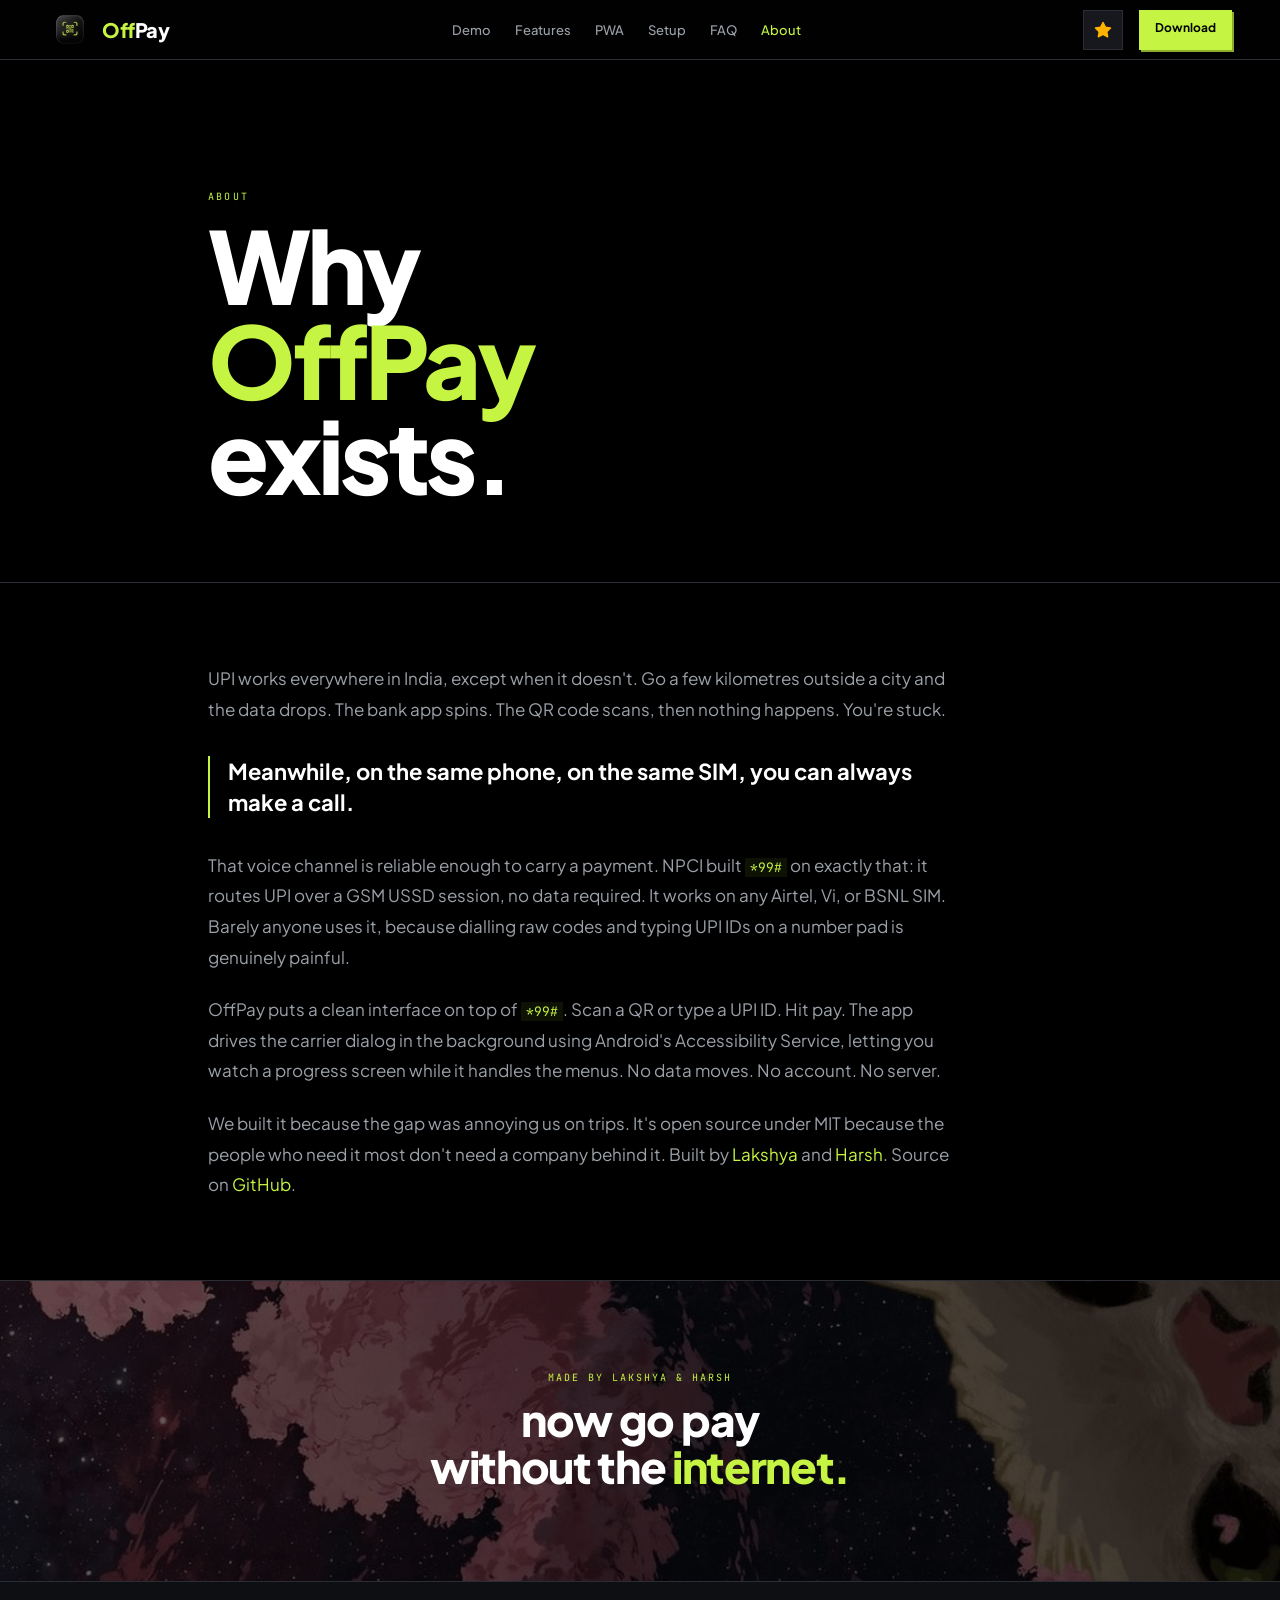
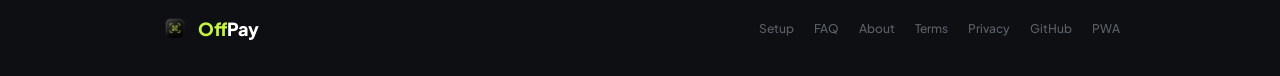
==== website/about.html @ 17ad7a62 "Initial commit: baseline snapshot before AHD rebrand and dev environment setup" ====
<!doctype html>
<html lang="en">
<head>
  <meta charset="utf-8" />
  <meta name="viewport" content="width=device-width, initial-scale=1, viewport-fit=cover" />
  <title>About | OffPay</title>
  <meta name="description" content="Why OffPay exists." />
  <meta name="theme-color" content="#000000" />
  <link rel="icon" type="image/png" href="assets/logos/icon.png" />

  <link rel="preconnect" href="https://fonts.googleapis.com" />
  <link rel="preconnect" href="https://fonts.gstatic.com" crossorigin />
  <link href="https://fonts.googleapis.com/css2?family=Plus+Jakarta+Sans:ital,wght@0,400;0,500;0,600;0,700;0,800;1,400&family=JetBrains+Mono:wght@400;500&display=swap" rel="stylesheet" />
  <style>
    :root {
      --black: #000000; --surface: #0E0F12; --surface-hi: #16181D;
      --border: #2A2D34; --border-s: #3A3E47;
      --text-1: #FFFFFF; --text-2: #9BA1A8; --text-3: #5A6068;
      --lime: #C5F542; --lime-dim: #8AAB2C;
      --mono: 'JetBrains Mono', monospace;
      --sans: 'Plus Jakarta Sans', system-ui, sans-serif;
      --max: 960px; --pad: clamp(16px, 4.5vw, 48px);
    }
    *, *::before, *::after { box-sizing: border-box; margin: 0; padding: 0; }
    html { overflow-x: hidden; width: 100%; scroll-behavior: smooth; }
    body { background: var(--black); color: var(--text-1); font-family: var(--sans); -webkit-font-smoothing: antialiased; overflow-x: hidden; width: 100%; position: relative; }
    img { display: block; max-width: 100%; }
    a { color: inherit; text-decoration: none; }
    ::selection { background: var(--lime); color: var(--black); }

    .w { max-width: var(--max); margin: 0 auto; padding: 0 var(--pad); }
    .divider { border: none; border-top: 1px solid var(--border); }
    .label { font-family: var(--mono); font-size: 10px; letter-spacing: 0.22em; color: var(--lime); text-transform: uppercase; display: block; margin-bottom: 14px; }
    .lime { color: var(--lime); }

    nav {
      position: sticky; top: 0; left: 0; right: 0; z-index: 200;
      display: flex; align-items: center; justify-content: space-between;
      padding: 0 var(--pad); height: 60px;
      height: calc(60px + env(safe-area-inset-top, 0px));
      padding-top: env(safe-area-inset-top, 0px);
      background: rgba(0,0,0,0.88); backdrop-filter: blur(20px); -webkit-backdrop-filter: blur(20px);
      border-bottom: 1px solid var(--border);
    }
    .nav-brand { display: flex; align-items: center; gap: 10px; font-size: 20px; font-weight: 800; letter-spacing: -0.02em; }
    .nav-brand img { width: 44px; height: 44px; }
    .nav-links { display: flex; gap: 24px; margin: 0 auto; font-size: 13px; font-weight: 500; color: var(--text-2); }
    .nav-links a:hover { color: var(--text-1); } .nav-links a.active { color: var(--lime); }
    .nav-dl { font-size: 12px; font-weight: 700; background: var(--lime); color: var(--black); padding: 10px 16px; min-height: 40px; box-shadow: 2px 2px 0 var(--lime-dim); transition: box-shadow 80ms, transform 80ms, opacity 180ms ease; -webkit-tap-highlight-color: transparent; touch-action: manipulation; }
    .nav-dl:hover { box-shadow: 3px 3px 0 var(--lime-dim); transform: translate(-1px,-1px); }

    .nav-star {
      display: flex;
      align-items: center;
      justify-content: center;
      width: 40px;
      height: 40px;
      border: 1px solid var(--border);
      background: var(--surface-hi);
      transition: border-color 150ms, background-color 150ms, transform 80ms;
      -webkit-tap-highlight-color: transparent;
      touch-action: manipulation;
    }
    .nav-star:hover {
      border-color: #ffb300;
      background: rgba(255,179,0,0.08);
      transform: translate(-1px, -1px);
      box-shadow: 2px 2px 0 rgba(255,179,0,0.2);
    }
    .nav-star:active {
      transform: translate(1px, 1px);
      box-shadow: none;
    }
    
    .nav-right {
      display: flex;
      align-items: center;
      gap: 16px;
    }
    .menu-toggle {
      display: none;
      flex-direction: column;
      justify-content: space-between;
      width: 22px;
      height: 14px;
      background: transparent;
      border: none;
      cursor: pointer;
      padding: 0;
      z-index: 210;
    }
    .menu-toggle .bar {
      width: 100%;
      height: 2px;
      background-color: var(--text-1);
      transition: all 0.2s ease-in-out;
    }
    .mobile-menu {
      position: fixed;
      top: calc(60px + env(safe-area-inset-top, 0px));
      left: 0;
      width: 100%;
      height: calc(100vh - (60px + env(safe-area-inset-top, 0px)));
      background: rgba(13,13,13,0.98);
      backdrop-filter: blur(20px);
      -webkit-backdrop-filter: blur(20px);
      z-index: 190;
      display: flex;
      flex-direction: column;
      padding: 40px var(--pad);
      transform: translateY(-100%);
      transition: transform 0.3s cubic-bezier(0.16, 1, 0.3, 1);
      border-bottom: 1px solid var(--border);
    }
    .mobile-menu.active {
      transform: translateY(0);
    }
    .mobile-menu-links {
      display: flex;
      flex-direction: column;
      gap: 28px;
    }
    .mobile-menu-links a {
      font-size: 24px;
      font-weight: 700;
      color: var(--text-2);
      text-transform: capitalize;
      letter-spacing: -0.02em;
      transition: color 0.2s ease;
    }
    .mobile-menu-links a:hover,
    .mobile-menu-links a.active {
      color: var(--lime);
    }
    @media (max-width: 768px) {
      .nav-links { display: none; }
      .menu-toggle { display: flex; }
      .menu-toggle.active .bar:nth-child(1) { transform: translateY(6px) rotate(45deg); }
      .menu-toggle.active .bar:nth-child(2) { opacity: 0; }
      .menu-toggle.active .bar:nth-child(3) { transform: translateY(-6px) rotate(-45deg); }
      .nav-dl {
        font-size: 11px;
        padding: 8px 12px;
        min-height: 34px;
      }
      body.menu-open .nav-dl {
        opacity: 0;
        pointer-events: none;
      }
      .foot-in {
        flex-direction: column;
        align-items: center;
        text-align: center;
        gap: 20px;
      }
      .foot-links {
        justify-content: center;
        gap: 16px 20px;
      }
    }

    /* Hero */
    .about-hero { padding: clamp(72px, 12vw, 130px) 0 clamp(48px, 7vw, 80px); }
    .about-hero h1 { font-size: clamp(32px, 9vw, 100px); font-weight: 800; letter-spacing: -0.04em; line-height: 0.95; color: var(--text-1); }

    /* Prose */
    .prose-wrap { padding: clamp(48px, 7vw, 80px) 0; }
    .prose { max-width: 62ch; }
    .prose p { font-size: clamp(15px, 1.4vw, 17px); color: var(--text-2); line-height: 1.8; margin-bottom: 22px; }
    .prose p:last-child { margin-bottom: 0; }
    .prose .pull {
      font-size: clamp(17px, 2vw, 22px); font-weight: 700; color: var(--text-1);
      line-height: 1.4; padding-left: 18px; border-left: 2px solid var(--lime);
      margin: 32px 0;
    }
    .prose a { color: var(--lime); }
    .prose code { font-family: var(--mono); font-size: 13px; color: var(--lime); background: rgba(197,245,66,0.07); padding: 1px 5px; }

    /* Cat */
    .cat { position: relative; overflow: hidden; border-top: 1px solid var(--border); }
    .cat-img { width: 100%; height: clamp(160px, 26vw, 300px); object-fit: cover; object-position: center 35%; filter: brightness(0.4); }
    .cat-copy { position: absolute; inset: 0; display: flex; flex-direction: column; align-items: center; justify-content: center; text-align: center; padding: var(--pad); }
    .cat-by { font-family: var(--mono); font-size: 10px; letter-spacing: 0.2em; color: var(--lime); margin-bottom: 12px; text-transform: uppercase; }
    .cat-line { font-size: clamp(22px, 4.5vw, 44px); font-weight: 800; letter-spacing: -0.03em; color: var(--text-1); line-height: 1.08; }

    /* Footer */
    footer { background: var(--surface); border-top: 1px solid var(--border); padding: 32px var(--pad); }
    .foot-in { max-width: var(--max); margin: 0 auto; display: flex; flex-wrap: wrap; align-items: center; justify-content: space-between; gap: 20px; }
    .foot-brand { display: flex; align-items: center; gap: 8px; font-size: 18px; font-weight: 800; letter-spacing: -0.02em; }
    .foot-brand img { width: 30px; height: 30px; }
    .foot-links { display: flex; flex-wrap: wrap; gap: 20px; font-size: 12px; color: var(--text-3); font-weight: 500; }
    .foot-links a:hover { color: var(--text-1); }
  </style>
</head>
<body>


<nav>
  <a href="index.html" class="nav-brand">
    <img src="assets/logos/icon.png" alt="OffPay" />
    <span><span class="lime">Off</span>Pay</span>
  </a>
  <div class="nav-links">
    <a href="index.html#demo">Demo</a>
    <a href="index.html#features">Features</a>
    <a href="index.html#pwa">PWA</a>
    <a href="setup.html">Setup</a>
    <a href="faq.html">FAQ</a>
    <a href="about.html" class="active">About</a>
  </div>
  <div class="nav-right">
    <a href="https://github.com/laksh-ya/offpayapp" target="_blank" rel="noopener" class="nav-star" aria-label="Star on GitHub">
      <svg width="18" height="18" viewBox="0 0 24 24" fill="none" stroke="currentColor" stroke-width="2" stroke-linecap="round" stroke-linejoin="round" style="color: #ffb300;"><polygon points="12 2 15.09 8.26 22 9.27 17 14.14 18.18 21.02 12 17.77 5.82 21.02 7 14.14 2 9.27 8.91 8.26 12 2" fill="currentColor"/></svg>
    </a>
    <a href="index.html#download" class="nav-dl">Download</a>
    <button class="menu-toggle" id="menu-toggle" aria-label="Toggle Menu">
      <span class="bar"></span>
      <span class="bar"></span>
      <span class="bar"></span>
    </button>
  </div>
</nav>

<!-- Mobile Menu Overlay -->
<div class="mobile-menu" id="mobile-menu">
  <div class="mobile-menu-links">
    <a href="index.html#demo">Demo</a>
    <a href="index.html#features">Features</a>
    <a href="index.html#pwa">PWA</a>
    <a href="setup.html">Setup</a>
    <a href="faq.html">FAQ</a>
    <a href="about.html" class="active">About</a>
  </div>
</div>

<section class="about-hero">
  <div class="w">
    <span class="label">About</span>
    <h1>Why<br/><span class="lime">OffPay</span><br/>exists.</h1>
  </div>
</section>

<hr class="divider" />

<div class="prose-wrap">
  <div class="w">
    <div class="prose">
      <p>
        UPI works everywhere in India, except when it doesn't. Go a few kilometres outside a city and the data drops. The bank app spins. The QR code scans, then nothing happens. You're stuck.
      </p>

      <p class="pull">
        Meanwhile, on the same phone, on the same SIM, you can always make a call.
      </p>

      <p>
        That voice channel is reliable enough to carry a payment. NPCI built <code>*99#</code> on exactly that: it routes UPI over a GSM USSD session, no data required. It works on any Airtel, Vi, or BSNL SIM. Barely anyone uses it, because dialling raw codes and typing UPI IDs on a number pad is genuinely painful.
      </p>

      <p>
        OffPay puts a clean interface on top of <code>*99#</code>. Scan a QR or type a UPI ID. Hit pay. The app drives the carrier dialog in the background using Android's Accessibility Service, letting you watch a progress screen while it handles the menus. No data moves. No account. No server.
      </p>

      <p>
        We built it because the gap was annoying us on trips. It's open source under MIT because the people who need it most don't need a company behind it. Built by <a href="https://github.com/laksh-ya" target="_blank" rel="noopener">Lakshya</a> and <a href="https://github.com/harshtripathi272" target="_blank" rel="noopener">Harsh</a>. Source on <a href="https://github.com/Laksh-ya/OffPayApp" target="_blank" rel="noopener">GitHub</a>.
      </p>
    </div>
  </div>
</div>

<div class="cat" aria-hidden="true">
  <img class="cat-img" src="assets/cat_aesthetic.png" alt="" loading="lazy" />
  <div class="cat-copy">
    <div class="cat-by">Made by Lakshya &amp; Harsh</div>
    <div class="cat-line">now go pay<br/>without the <span class="lime">internet.</span></div>
  </div>
</div>

<footer>
  <div class="foot-in">
    <a href="index.html" class="foot-brand">
      <img src="assets/logos/icon.png" alt="" />
      <span><span class="lime">Off</span>Pay</span>
    </a>
    <div class="foot-links">
      <a href="setup.html">Setup</a>
      <a href="faq.html">FAQ</a>
      <a href="about.html">About</a>
      <a href="terms.html">Terms</a>
      <a href="privacy.html">Privacy</a>
      <a href="https://github.com/Laksh-ya/OffPayApp" target="_blank" rel="noopener">GitHub</a>
      <a href="https://offpay.vercel.app/" target="_blank" rel="noopener">PWA</a>
    </div>
  </div>
</footer>

<script>
  // Mobile menu toggle logic
  const menuToggle = document.getElementById('menu-toggle');
  const mobileMenu = document.getElementById('mobile-menu');
  if (menuToggle && mobileMenu) {
    menuToggle.addEventListener('click', () => {
      menuToggle.classList.toggle('active');
      mobileMenu.classList.toggle('active');
      const isActive = mobileMenu.classList.contains('active');
      document.body.style.overflow = isActive ? 'hidden' : '';
      if (isActive) {
        document.body.classList.add('menu-open');
      } else {
        document.body.classList.remove('menu-open');
      }
    });
    mobileMenu.querySelectorAll('a').forEach(link => {
      link.addEventListener('click', () => {
        menuToggle.classList.remove('active');
        mobileMenu.classList.remove('active');
        document.body.classList.remove('menu-open');
        document.body.style.overflow = '';
      });
    });
  }
</script>
</body>
</html>
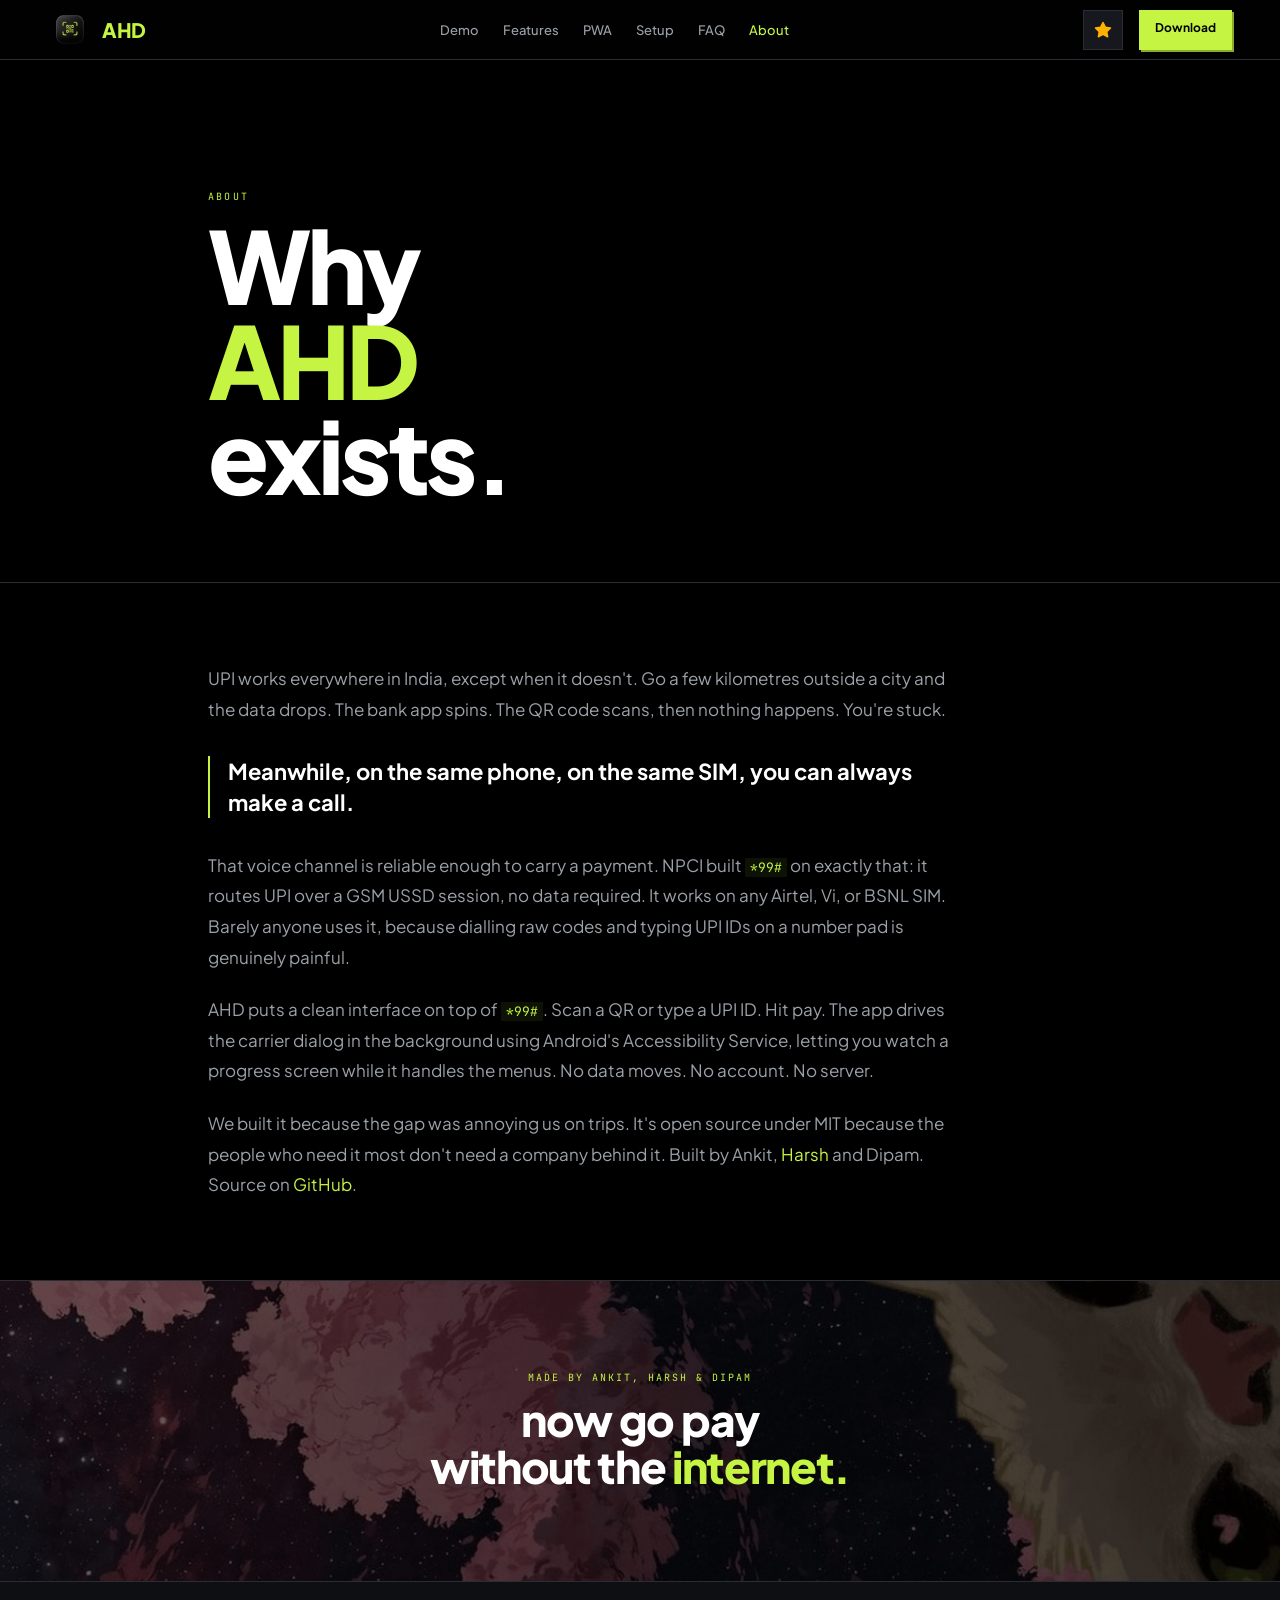
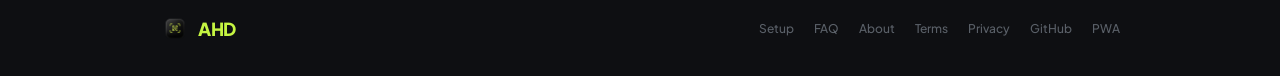
==== commit 1f2be763: "Rebrand OffPay to AHD across app, docs, and website Display name, credits (Ankit, Harsh & Dipam), le" ====
--- a/website/about.html
+++ b/website/about.html
@@ -3,8 +3,8 @@
 <head>
   <meta charset="utf-8" />
   <meta name="viewport" content="width=device-width, initial-scale=1, viewport-fit=cover" />
-  <title>About | OffPay</title>
-  <meta name="description" content="Why OffPay exists." />
+  <title>About | AHD</title>
+  <meta name="description" content="Why AHD exists." />
   <meta name="theme-color" content="#000000" />
   <link rel="icon" type="image/png" href="assets/logos/icon.png" />
 
@@ -197,8 +197,8 @@
 
 <nav>
   <a href="index.html" class="nav-brand">
-    <img src="assets/logos/icon.png" alt="OffPay" />
-    <span><span class="lime">Off</span>Pay</span>
+    <img src="assets/logos/icon.png" alt="AHD" />
+    <span><span class="lime">AHD</span></span>
   </a>
   <div class="nav-links">
     <a href="index.html#demo">Demo</a>
@@ -236,7 +236,7 @@
 <section class="about-hero">
   <div class="w">
     <span class="label">About</span>
-    <h1>Why<br/><span class="lime">OffPay</span><br/>exists.</h1>
+    <h1>Why<br/><span class="lime">AHD</span><br/>exists.</h1>
   </div>
 </section>
 
@@ -258,11 +258,11 @@
       </p>
 
       <p>
-        OffPay puts a clean interface on top of <code>*99#</code>. Scan a QR or type a UPI ID. Hit pay. The app drives the carrier dialog in the background using Android's Accessibility Service, letting you watch a progress screen while it handles the menus. No data moves. No account. No server.
+        AHD puts a clean interface on top of <code>*99#</code>. Scan a QR or type a UPI ID. Hit pay. The app drives the carrier dialog in the background using Android's Accessibility Service, letting you watch a progress screen while it handles the menus. No data moves. No account. No server.
       </p>
 
       <p>
-        We built it because the gap was annoying us on trips. It's open source under MIT because the people who need it most don't need a company behind it. Built by <a href="https://github.com/laksh-ya" target="_blank" rel="noopener">Lakshya</a> and <a href="https://github.com/harshtripathi272" target="_blank" rel="noopener">Harsh</a>. Source on <a href="https://github.com/Laksh-ya/OffPayApp" target="_blank" rel="noopener">GitHub</a>.
+        We built it because the gap was annoying us on trips. It's open source under MIT because the people who need it most don't need a company behind it. Built by Ankit, <a href="https://github.com/harshtripathi272" target="_blank" rel="noopener">Harsh</a> and Dipam. Source on <a href="https://github.com/Laksh-ya/OffPayApp" target="_blank" rel="noopener">GitHub</a>.
       </p>
     </div>
   </div>
@@ -271,7 +271,7 @@
 <div class="cat" aria-hidden="true">
   <img class="cat-img" src="assets/cat_aesthetic.png" alt="" loading="lazy" />
   <div class="cat-copy">
-    <div class="cat-by">Made by Lakshya &amp; Harsh</div>
+    <div class="cat-by">Made by Ankit, Harsh &amp; Dipam</div>
     <div class="cat-line">now go pay<br/>without the <span class="lime">internet.</span></div>
   </div>
 </div>
@@ -280,7 +280,7 @@
   <div class="foot-in">
     <a href="index.html" class="foot-brand">
       <img src="assets/logos/icon.png" alt="" />
-      <span><span class="lime">Off</span>Pay</span>
+      <span><span class="lime">AHD</span></span>
     </a>
     <div class="foot-links">
       <a href="setup.html">Setup</a>
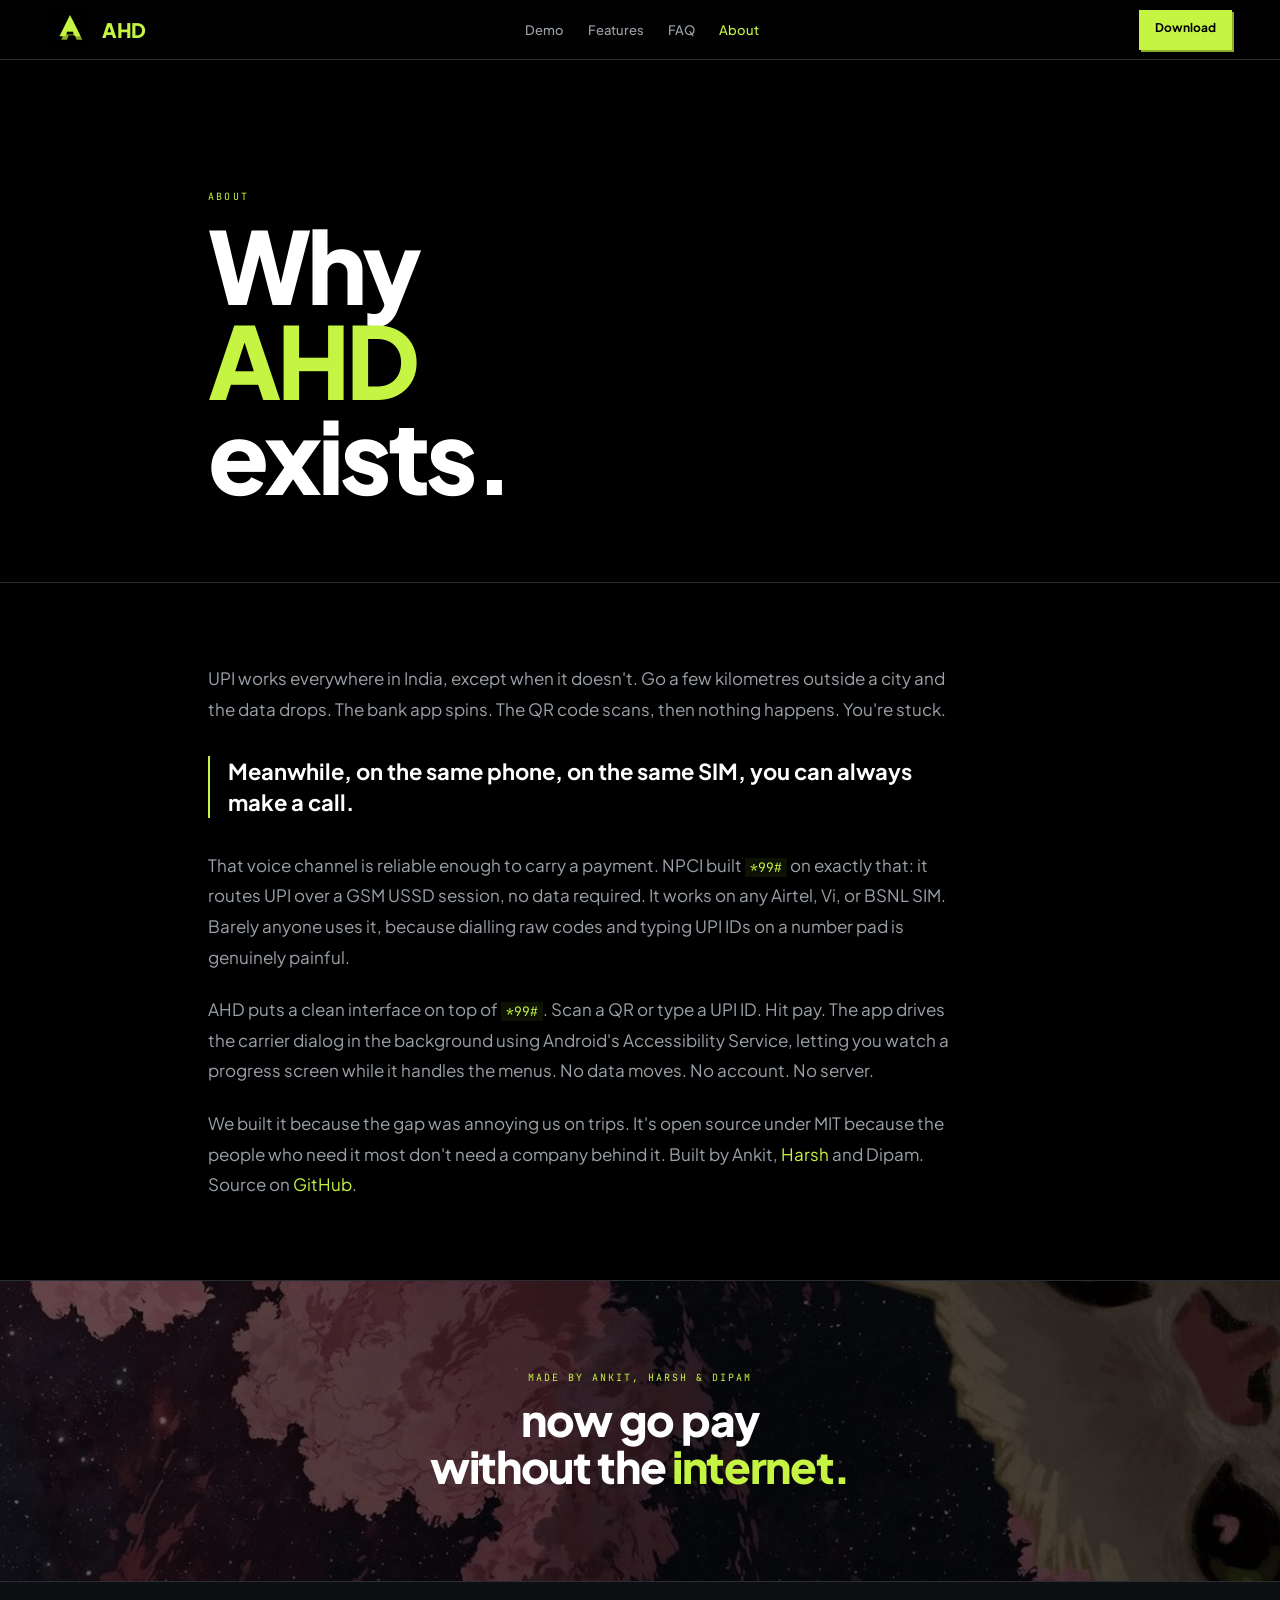
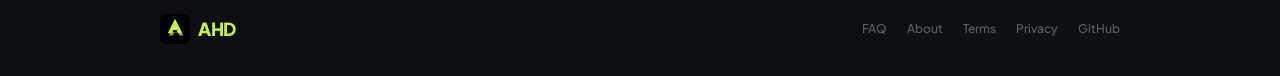
==== commit 13b97138: "Complete AHD rebrand: package rename, new logo, cleanup - Rename Android package/applicationId from " ====
--- a/website/about.html
+++ b/website/about.html
@@ -6,7 +6,7 @@
   <title>About | AHD</title>
   <meta name="description" content="Why AHD exists." />
   <meta name="theme-color" content="#000000" />
-  <link rel="icon" type="image/png" href="assets/logos/icon.png" />
+  <link rel="icon" type="image/svg+xml" href="assets/logos/icon.svg" />
 
   <link rel="preconnect" href="https://fonts.googleapis.com" />
   <link rel="preconnect" href="https://fonts.gstatic.com" crossorigin />
@@ -49,29 +49,6 @@
     .nav-dl { font-size: 12px; font-weight: 700; background: var(--lime); color: var(--black); padding: 10px 16px; min-height: 40px; box-shadow: 2px 2px 0 var(--lime-dim); transition: box-shadow 80ms, transform 80ms, opacity 180ms ease; -webkit-tap-highlight-color: transparent; touch-action: manipulation; }
     .nav-dl:hover { box-shadow: 3px 3px 0 var(--lime-dim); transform: translate(-1px,-1px); }
 
-    .nav-star {
-      display: flex;
-      align-items: center;
-      justify-content: center;
-      width: 40px;
-      height: 40px;
-      border: 1px solid var(--border);
-      background: var(--surface-hi);
-      transition: border-color 150ms, background-color 150ms, transform 80ms;
-      -webkit-tap-highlight-color: transparent;
-      touch-action: manipulation;
-    }
-    .nav-star:hover {
-      border-color: #ffb300;
-      background: rgba(255,179,0,0.08);
-      transform: translate(-1px, -1px);
-      box-shadow: 2px 2px 0 rgba(255,179,0,0.2);
-    }
-    .nav-star:active {
-      transform: translate(1px, 1px);
-      box-shadow: none;
-    }
-    
     .nav-right {
       display: flex;
       align-items: center;
@@ -197,21 +174,16 @@
 
 <nav>
   <a href="index.html" class="nav-brand">
-    <img src="assets/logos/icon.png" alt="AHD" />
+    <img src="assets/logos/icon.svg" alt="AHD" />
     <span><span class="lime">AHD</span></span>
   </a>
   <div class="nav-links">
     <a href="index.html#demo">Demo</a>
     <a href="index.html#features">Features</a>
-    <a href="index.html#pwa">PWA</a>
-    <a href="setup.html">Setup</a>
     <a href="faq.html">FAQ</a>
     <a href="about.html" class="active">About</a>
   </div>
   <div class="nav-right">
-    <a href="https://github.com/laksh-ya/offpayapp" target="_blank" rel="noopener" class="nav-star" aria-label="Star on GitHub">
-      <svg width="18" height="18" viewBox="0 0 24 24" fill="none" stroke="currentColor" stroke-width="2" stroke-linecap="round" stroke-linejoin="round" style="color: #ffb300;"><polygon points="12 2 15.09 8.26 22 9.27 17 14.14 18.18 21.02 12 17.77 5.82 21.02 7 14.14 2 9.27 8.91 8.26 12 2" fill="currentColor"/></svg>
-    </a>
     <a href="index.html#download" class="nav-dl">Download</a>
     <button class="menu-toggle" id="menu-toggle" aria-label="Toggle Menu">
       <span class="bar"></span>
@@ -226,8 +198,6 @@
   <div class="mobile-menu-links">
     <a href="index.html#demo">Demo</a>
     <a href="index.html#features">Features</a>
-    <a href="index.html#pwa">PWA</a>
-    <a href="setup.html">Setup</a>
     <a href="faq.html">FAQ</a>
     <a href="about.html" class="active">About</a>
   </div>
@@ -262,7 +232,7 @@
       </p>
 
       <p>
-        We built it because the gap was annoying us on trips. It's open source under MIT because the people who need it most don't need a company behind it. Built by Ankit, <a href="https://github.com/harshtripathi272" target="_blank" rel="noopener">Harsh</a> and Dipam. Source on <a href="https://github.com/Laksh-ya/OffPayApp" target="_blank" rel="noopener">GitHub</a>.
+        We built it because the gap was annoying us on trips. It's open source under MIT because the people who need it most don't need a company behind it. Built by Ankit, <a href="https://github.com/harshtripathi272" target="_blank" rel="noopener">Harsh</a> and Dipam. Source on <a href="https://github.com/harshpalodfde/AHD-Pay" target="_blank" rel="noopener">GitHub</a>.
       </p>
     </div>
   </div>
@@ -279,17 +249,15 @@
 <footer>
   <div class="foot-in">
     <a href="index.html" class="foot-brand">
-      <img src="assets/logos/icon.png" alt="" />
+      <img src="assets/logos/icon.svg" alt="" />
       <span><span class="lime">AHD</span></span>
     </a>
     <div class="foot-links">
-      <a href="setup.html">Setup</a>
       <a href="faq.html">FAQ</a>
       <a href="about.html">About</a>
       <a href="terms.html">Terms</a>
       <a href="privacy.html">Privacy</a>
-      <a href="https://github.com/Laksh-ya/OffPayApp" target="_blank" rel="noopener">GitHub</a>
-      <a href="https://offpay.vercel.app/" target="_blank" rel="noopener">PWA</a>
+      <a href="https://github.com/harshpalodfde/AHD-Pay" target="_blank" rel="noopener">GitHub</a>
     </div>
   </div>
 </footer>
